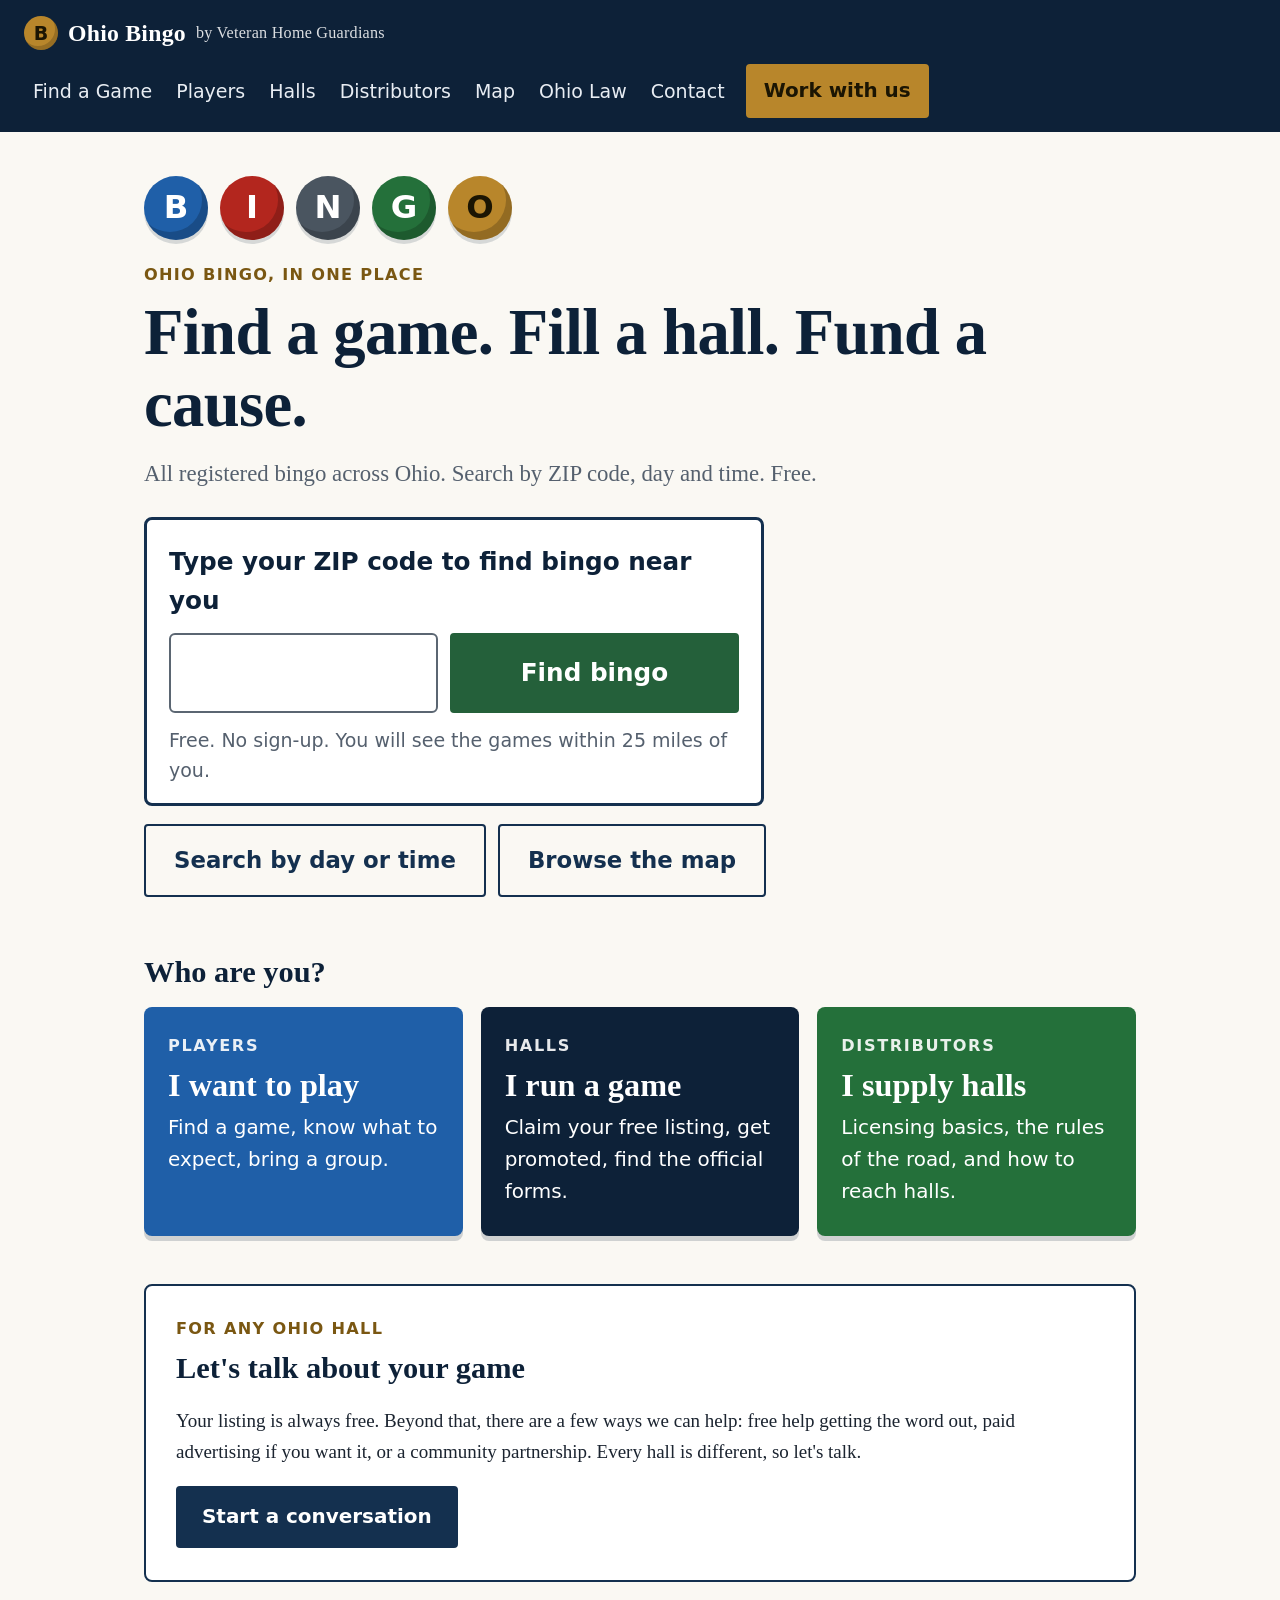
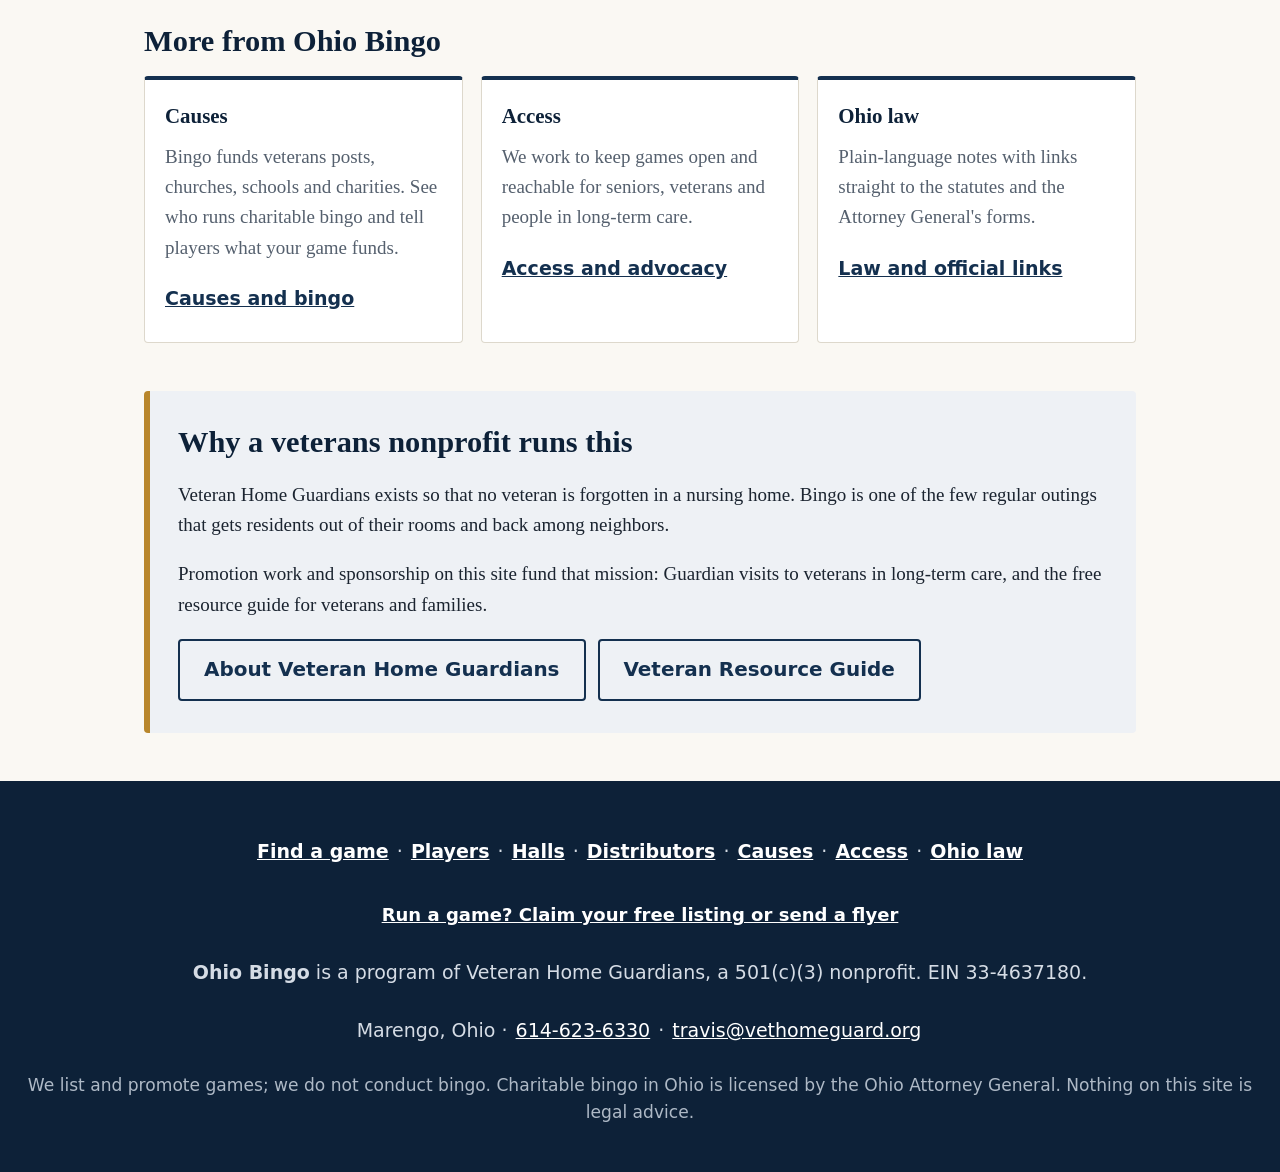
==== index.html @ 95522de4 "Copy of the live site from Wix, November 20, 2026 Every file the Wix headless site stores, byte for " ====
<!doctype html>
<html lang="en">
<head>
<meta charset="utf-8">
<meta name="viewport" content="width=device-width, initial-scale=1">
<title>Ohio Bingo | Find a game. Fill a hall. Fund a cause.</title>
<meta name="description" content="Free: find Ohio bingo games by ZIP code, day and time. Free listings and promotion help for halls. Resources for players, halls and distributors.">
<meta property="og:type" content="website">
<meta property="og:site_name" content="Ohio Bingo">
<meta property="og:title" content="Ohio Bingo: find a game near you">
<meta property="og:description" content="Free: find Ohio bingo games by ZIP code, day and time. Free listings and promotion help for halls. Resources for players, halls and distributors.">
<link rel="canonical" href="https://www.ohiobingo.org/">
<link rel="stylesheet" href="/site.css?v=6">
<script src="/count.js" async></script></head>
<body>
<a class="skip" href="#main">Skip to content</a>
<header class="top">
  <a class="brand" href="/"><span class="brandball" aria-hidden="true">B</span>Ohio Bingo <span class="by">by Veteran Home Guardians</span></a>
  <nav aria-label="Main">
    <a href="https://www.findbingo.org/ohio/">Find a Game</a>
    <a href="/players.html">Players</a>
    <a href="/halls.html">Halls</a>
    <a href="/distributors.html">Distributors</a>
    <a href="/map.html">Map</a>
    <a href="/law.html">Ohio Law</a>
    <a href="/contact.html">Contact</a>
    <a class="btn small" href="/visit.html">Work with us</a>
  </nav>
</header>
<main id="main">
<section class="hero big">
  <div class="balls" aria-hidden="true"><span class="ball b">B</span><span class="ball i">I</span><span class="ball n">N</span><span class="ball g">G</span><span class="ball o">O</span></div>
  <p class="eyebrow">Ohio bingo, in one place</p>
  <h1>Find a game. Fill a hall. Fund a cause.</h1>
  <p class="lead">All registered bingo across Ohio. Search by ZIP code, day and time. Free.</p>
  <form class="zipfind" action="https://www.findbingo.org/ohio/" method="get">
    <label for="zip">Type your ZIP code to find bingo near you</label>
    <div class="ziprow">
      <input id="zip" name="zip" type="text" inputmode="numeric" autocomplete="postal-code" maxlength="5" pattern="[0-9]{5}" required title="Your 5-digit ZIP code">
      <input type="hidden" name="radius" value="25">
      <button class="btn" type="submit">Find bingo</button>
    </div>
    <p class="help">Free. No sign-up. You will see the games within 25 miles of you.</p>
  </form>
  <p class="actions">
    <a class="btn ghost xl" href="https://www.findbingo.org/ohio/">Search by day or time</a>
    <a class="btn ghost xl" href="/map.html">Browse the map</a>
  </p>
</section>

<section>
  <h2>Who are you?</h2>
  <div class="doors">
    <a class="door players" href="/players.html"><span class="tag">Players</span><strong>I want to play</strong><span>Find a game, know what to expect, bring a group.</span></a>
    <a class="door halls" href="/halls.html"><span class="tag">Halls</span><strong>I run a game</strong><span>Claim your free listing, get promoted, find the official forms.</span></a>
    <a class="door dist" href="/distributors.html"><span class="tag">Distributors</span><strong>I supply halls</strong><span>Licensing basics, the rules of the road, and how to reach halls.</span></a>
  </div>
</section>

<section class="offer">
  <div>
    <p class="eyebrow">For any Ohio hall</p>
    <h2>Let's talk about your game</h2>
    <p>Your listing is always free. Beyond that, there are a few ways we can help: free help getting the word out, paid advertising if you want it, or a community partnership. Every hall is different, so let's talk.</p>
    <p class="actions"><a class="btn" href="/visit.html">Start a conversation</a></p>
  </div>
</section>

<section>
  <h2>More from Ohio Bingo</h2>
  <div class="cards">
    <article class="card"><h3>Causes</h3><p>Bingo funds veterans posts, churches, schools and charities. See who runs charitable bingo and tell players what your game funds.</p><a href="/causes.html">Causes and bingo</a></article>
    <article class="card"><h3>Access</h3><p>We work to keep games open and reachable for seniors, veterans and people in long-term care.</p><a href="/advocacy.html">Access and advocacy</a></article>
    <article class="card"><h3>Ohio law</h3><p>Plain-language notes with links straight to the statutes and the Attorney General's forms.</p><a href="/law.html">Law and official links</a></article>
  </div>
</section>

<section class="goal">
  <h2>Why a veterans nonprofit runs this</h2>
  <p>Veteran Home Guardians exists so that no veteran is forgotten in a nursing home. Bingo is one of the few regular outings that gets residents out of their rooms and back among neighbors.</p>
  <p>Promotion work and sponsorship on this site fund that mission: Guardian visits to veterans in long-term care, and the free resource guide for veterans and families.</p>
  <p class="actions">
    <a class="btn ghost" href="https://www.vethomeguard.org/">About Veteran Home Guardians</a>
    <a class="btn ghost" href="https://guide.vethomeguard.org/">Veteran Resource Guide</a>
  </p>
</section></main>
<footer>
  <p class="footnav"><a href="https://www.findbingo.org/ohio/">Find a game</a> · <a href="/players.html">Players</a> · <a href="/halls.html">Halls</a> · <a href="/distributors.html">Distributors</a> · <a href="/causes.html">Causes</a> · <a href="/advocacy.html">Access</a> · <a href="/law.html">Ohio law</a></p>
  <p><a href="/claim.html">Run a game? Claim your free listing or send a flyer</a></p>
  <p><strong>Ohio Bingo</strong> is a program of Veteran Home Guardians, a 501(c)(3) nonprofit. EIN 33-4637180.</p>
  <p>Marengo, Ohio · <a href="tel:6146236330">614-623-6330</a> · <a href="mailto:travis@vethomeguard.org">travis@vethomeguard.org</a></p>
  <p class="fine">We list and promote games; we do not conduct bingo. Charitable bingo in Ohio is licensed by the Ohio Attorney General. Nothing on this site is legal advice.</p>
</footer>
<script src="/site.js"></script>
</body>
</html>
---- site.css ----
:root {
  --ink: #1b2430;
  --muted: #55606e;
  --navy: #14304f;
  --navy-deep: #0d2138;
  --gold: #b8862b;
  --paper: #faf8f3;
  --card: #ffffff;
  --line: #ddd8cc;
  --red: #8f1d1d;
}
* { box-sizing: border-box; }
html { font-size: 18px; }
body {
  margin: 0;
  font-family: Georgia, "Times New Roman", serif;
  color: var(--ink);
  background: var(--paper);
  line-height: 1.6;
}
a { color: var(--navy); }
a:focus-visible, button:focus-visible, input:focus-visible, select:focus-visible, textarea:focus-visible {
  outline: 3px solid var(--gold);
  outline-offset: 2px;
}
.skip { position: absolute; left: -999px; }
.skip:focus { left: 8px; top: 8px; background: #fff; padding: 8px; z-index: 10; }
.crisis {
  background: var(--red);
  color: #fff;
  text-align: center;
  padding: 8px 16px;
  font-family: system-ui, -apple-system, "Segoe UI", sans-serif;
  font-size: 0.85rem;
}
.crisis a { color: #fff; font-weight: 700; }
.top {
  background: var(--navy-deep);
  color: #fff;
  padding: 14px 24px;
  display: flex;
  flex-wrap: wrap;
  gap: 12px 24px;
  align-items: center;
  justify-content: space-between;
}
.brand { color: #fff; text-decoration: none; font-size: 1.25rem; font-weight: 700; letter-spacing: 0.01em; }
nav { display: flex; flex-wrap: wrap; gap: 6px 18px; align-items: center; font-family: system-ui, -apple-system, "Segoe UI", sans-serif; font-size: 0.9rem; }
nav a { color: #e8edf3; text-decoration: none; padding: 4px 0; }
nav a:hover, nav a[aria-current="page"] { color: #fff; border-bottom: 2px solid var(--gold); }
main { max-width: 1040px; margin: 0 auto; padding: 0 24px 48px; }
section { padding: 40px 0 8px; }
.hero { padding-top: 56px; max-width: 760px; }
.eyebrow { font-family: system-ui, -apple-system, "Segoe UI", sans-serif; text-transform: uppercase; letter-spacing: 0.08em; font-size: 0.75rem; color: var(--gold); font-weight: 700; margin: 0 0 8px; }
h1 { font-size: 2.6rem; line-height: 1.12; margin: 0 0 16px; color: var(--navy-deep); }
h2 { font-size: 1.6rem; line-height: 1.25; margin: 0 0 16px; color: var(--navy-deep); }
h3 { font-size: 1.1rem; margin: 0 0 8px; color: var(--navy-deep); }
.lead { font-size: 1.2rem; color: var(--muted); margin: 0 0 24px; }
.actions { display: flex; flex-wrap: wrap; gap: 12px; margin: 0 0 8px; }
.btn {
  display: inline-block;
  background: var(--navy);
  color: #fff;
  text-decoration: none;
  border: 2px solid var(--navy);
  padding: 12px 22px;
  border-radius: 4px;
  font-family: system-ui, -apple-system, "Segoe UI", sans-serif;
  font-weight: 600;
  font-size: 0.95rem;
  cursor: pointer;
}
.btn:hover { background: var(--navy-deep); }
.btn.ghost { background: transparent; color: var(--navy); }
.btn.ghost:hover { background: #e9eef4; }
.btn.small { padding: 6px 14px; background: var(--gold); border-color: var(--gold); color: #1b1503; }
nav a.btn.small:hover { border-bottom: 2px solid var(--gold); color: #1b1503; }
.cards { display: grid; grid-template-columns: repeat(auto-fit, minmax(260px, 1fr)); gap: 18px; }
.cards.two { grid-template-columns: repeat(auto-fit, minmax(300px, 1fr)); }
.card { background: var(--card); border: 1px solid var(--line); border-top: 4px solid var(--navy); border-radius: 4px; padding: 20px; }
.card p { margin: 0 0 12px; color: var(--muted); font-size: 0.95rem; }
.card a { font-family: system-ui, -apple-system, "Segoe UI", sans-serif; font-weight: 600; font-size: 0.9rem; }
.goal { background: #eef1f5; border-left: 6px solid var(--gold); padding: 32px 28px 24px; margin-top: 40px; border-radius: 4px; }
.goal ul { padding-left: 20px; }
.goal li { margin-bottom: 10px; }
.notice { background: #fff8e6; border: 1px solid #e6cf8f; border-radius: 4px; padding: 14px 18px; margin-bottom: 24px; }
.notice p { margin: 0; }
.cols { columns: 2; padding-left: 20px; }
.fine { font-size: 0.8rem; color: var(--muted); font-family: system-ui, -apple-system, "Segoe UI", sans-serif; }
form.mail { display: grid; gap: 14px; max-width: 620px; margin-top: 16px; }
form.mail label { display: grid; gap: 4px; font-family: system-ui, -apple-system, "Segoe UI", sans-serif; font-size: 0.9rem; font-weight: 600; }
form.mail input, form.mail select, form.mail textarea { font: inherit; font-weight: 400; padding: 10px; border: 1px solid #9aa3ad; border-radius: 4px; background: #fff; width: 100%; }
form.mail label.check { display: flex; gap: 8px; align-items: flex-start; font-weight: 400; }
form.mail label.check input { width: auto; margin-top: 5px; }
form.mail .btn { justify-self: start; }
footer { background: var(--navy-deep); color: #d5dce5; padding: 28px 24px; font-family: system-ui, -apple-system, "Segoe UI", sans-serif; font-size: 0.85rem; text-align: center; }
footer a { color: #fff; }
footer .fine { color: #aeb9c6; }
@media (max-width: 640px) {
  html { font-size: 16px; }
  h1 { font-size: 2rem; }
  .cols { columns: 1; }
  .top { flex-direction: column; align-items: flex-start; }
}
.statband { display: grid; grid-template-columns: repeat(auto-fit, minmax(150px, 1fr)); gap: 12px; margin: 20px 0 0; }
.statband[hidden] { display: none; }
.statband div { background: #fff; border: 1px solid var(--line); border-left: 4px solid var(--gold); border-radius: 4px; padding: 14px 16px; }
.statband strong { display: block; font-size: 1.9rem; color: var(--navy-deep); line-height: 1.1; }
.statband span { font-family: system-ui, -apple-system, "Segoe UI", sans-serif; font-size: 0.78rem; color: var(--muted); }
footer p a[href="/claim.html"] { font-weight: 700; font-size: 0.95rem; }
@media print { .top, footer, .noprint, .skip { display: none !important; } }

/* v4: audience doors, bingo balls, offer band */
.brand { display: inline-flex; align-items: center; gap: 10px; }
.brand .by { font-weight: 400; font-size: 0.8rem; opacity: 0.85; }
.brandball { display: inline-flex; align-items: center; justify-content: center; width: 34px; height: 34px; border-radius: 50%; background: var(--gold); color: #1b1503; font-family: system-ui, -apple-system, "Segoe UI", sans-serif; font-weight: 800; font-size: 1rem; box-shadow: inset -3px -4px 0 rgba(0,0,0,0.18); }
.top { position: sticky; top: 0; z-index: 5; }
.hero.big { max-width: 880px; padding-top: 44px; }
.hero.big h1 { font-size: 3.4rem; letter-spacing: -0.01em; }
.balls { display: flex; gap: 12px; margin: 0 0 22px; }
.ball { display: inline-flex; align-items: center; justify-content: center; width: 64px; height: 64px; border-radius: 50%; color: #fff; font-family: system-ui, -apple-system, "Segoe UI", sans-serif; font-weight: 800; font-size: 1.7rem; box-shadow: inset -6px -8px 0 rgba(0,0,0,0.2), 0 4px 0 rgba(13,33,56,0.15); animation: drop 0.6s cubic-bezier(.2,.9,.3,1.3) both; }
.ball.b { background: #1f5fa8; } .ball.i { background: #b3261e; animation-delay: .08s; } .ball.n { background: #4a5560; animation-delay: .16s; } .ball.g { background: #24703a; animation-delay: .24s; } .ball.o { background: #b8862b; color: #1b1503; animation-delay: .32s; }
@keyframes drop { from { transform: translateY(-40px); opacity: 0; } to { transform: none; opacity: 1; } }
@media (prefers-reduced-motion: reduce) { .ball { animation: none; } }
.btn.xl { font-size: 1.1rem; padding: 16px 28px; }
.doors { display: grid; grid-template-columns: repeat(auto-fit, minmax(240px, 1fr)); gap: 18px; }
.door { display: flex; flex-direction: column; gap: 8px; padding: 26px 24px 28px; border-radius: 8px; text-decoration: none; color: #fff; min-height: 190px; box-shadow: 0 5px 0 rgba(13,33,56,0.18); transition: transform .12s ease; }
.door:hover, .door:focus-visible { transform: translateY(-3px); }
.door strong { font-size: 1.7rem; line-height: 1.15; }
.door span { font-family: system-ui, -apple-system, "Segoe UI", sans-serif; font-size: 0.98rem; }
.door .tag { text-transform: uppercase; letter-spacing: 0.1em; font-size: 0.75rem; font-weight: 700; opacity: 0.9; }
.door.players { background: #1f5fa8; } .door.halls { background: #0d2138; } .door.dist { background: #24703a; }
.offer { display: flex; flex-wrap: wrap; gap: 28px; align-items: center; justify-content: space-between; background: #fff; border: 2px solid var(--navy); border-radius: 8px; padding: 30px 30px 24px; margin-top: 40px; }
.offer > div:first-child { flex: 1 1 320px; }
.price { flex: none; width: 170px; height: 170px; border-radius: 50%; background: var(--gold); color: #1b1503; display: flex; flex-direction: column; align-items: center; justify-content: center; font-family: system-ui, -apple-system, "Segoe UI", sans-serif; font-weight: 700; text-transform: uppercase; letter-spacing: 0.12em; font-size: 0.85rem; box-shadow: inset -10px -12px 0 rgba(0,0,0,0.15); }
.price span { font-size: 2.9rem; letter-spacing: 0; line-height: 1; }
.steps { padding-left: 0; list-style: none; counter-reset: s; display: grid; gap: 14px; max-width: 720px; }
.steps li { counter-increment: s; position: relative; padding: 2px 0 2px 60px; min-height: 46px; }
.steps li::before { content: counter(s); position: absolute; left: 0; top: 0; width: 44px; height: 44px; border-radius: 50%; background: var(--navy); color: #fff; display: flex; align-items: center; justify-content: center; font-family: system-ui, -apple-system, "Segoe UI", sans-serif; font-weight: 700; }
.checklist, .lawlist { list-style: none; padding-left: 0; display: grid; gap: 12px; max-width: 820px; }
.checklist li { position: relative; padding-left: 34px; }
.checklist li::before { content: ""; position: absolute; left: 2px; top: 0.35em; width: 18px; height: 18px; border-radius: 50%; background: var(--gold); box-shadow: inset -2px -3px 0 rgba(0,0,0,0.18); }
.lawlist li { background: #fff; border: 1px solid var(--line); border-left: 4px solid var(--navy); border-radius: 4px; padding: 12px 16px; }
.lawlist li a { font-family: system-ui, -apple-system, "Segoe UI", sans-serif; font-weight: 600; }
.lawlist li span { display: block; color: var(--muted); font-size: 0.9rem; }
.card ul { padding-left: 20px; margin: 0; color: var(--muted); font-size: 0.95rem; }
.card ul li { margin-bottom: 6px; }
.card.yes { border-top-color: #24703a; } .card.no { border-top-color: var(--red); }
.footnav a { font-weight: 600; }
form.claim { display: grid; gap: 18px; max-width: 620px; margin-top: 16px; }
form.claim .field { display: grid; gap: 6px; font-family: system-ui, -apple-system, "Segoe UI", sans-serif; }
form.claim label, form.claim legend { font-size: 1rem; font-weight: 600; padding: 0; }
form.claim input[type=text], form.claim input[type=email], form.claim input[type=tel], form.claim select, form.claim textarea { font: inherit; padding: 12px; border: 1px solid #9aa3ad; border-radius: 4px; background: #fff; width: 100%; min-height: 48px; }
form.claim textarea { min-height: 110px; }
form.claim input[type=file] { font: inherit; padding: 12px; border: 2px dashed #9aa3ad; border-radius: 4px; background: #fff; width: 100%; }
form.claim fieldset { border: 0; margin: 0; padding: 0; display: grid; gap: 8px; }
form.claim .choice { display: flex; gap: 10px; align-items: flex-start; font-weight: 400; font-size: 1rem; }
form.claim .choice input { width: 22px; height: 22px; margin-top: 3px; flex: none; }
form.claim .help { margin: 0; font-size: 0.85rem; color: var(--muted); }
form.claim .err { margin: 0; font-size: 0.9rem; color: var(--red); font-weight: 600; }
form.claim [aria-invalid="true"] { border-color: var(--red); }
form.claim .btn { justify-self: start; font-size: 1.05rem; padding: 14px 26px; }
form.claim .btn[disabled] { opacity: 0.6; cursor: wait; }
#claim-status { font-family: system-ui, -apple-system, "Segoe UI", sans-serif; }
.thanks { background: #eef6ee; border: 1px solid #9cc49c; border-left: 6px solid #2f6b2f; border-radius: 4px; padding: 20px; max-width: 620px; }
.thanks p { margin: 0 0 8px; }
@media (max-width: 640px) {
  .hero.big h1 { font-size: 2.3rem; }
  .ball { width: 50px; height: 50px; font-size: 1.3rem; }
  .top { position: static; }
  nav { gap: 4px 14px; }
  .price { width: 130px; height: 130px; } .price span { font-size: 2.2rem; }
  .btn.xl { width: 100%; text-align: center; }
}.who { display: flex; flex-wrap: wrap; gap: 22px; align-items: center; margin-top: 22px; }
.who img { width: 200px; height: 246px; object-fit: cover; border-radius: 8px; border: 3px solid var(--navy); flex: none; }
.who > div { flex: 1 1 260px; }
.who p { margin: 0 0 8px; }

/* v6: easier reading and tapping for older players */
html { font-size: 19px; }
.eyebrow { color: #7a5712; font-size: 0.85rem; }
nav { font-size: 1rem; gap: 4px 6px; }
nav a { padding: 11px 9px; }
nav a.btn.small { padding: 9px 16px; margin-left: 6px; }
.brand .by { font-size: 0.85rem; }
.btn { font-size: 1.05rem; padding: 13px 24px; }
.btn.xl { font-size: 1.2rem; }
.card p, .card ul, .lawlist li span { font-size: 1rem; }
.card a, .lawlist li a { font-size: 1rem; display: inline-block; padding: 8px 0; }
.door span { font-size: 1.05rem; }
.door .tag { font-size: 0.85rem; }
.fine { font-size: 0.9rem; }
footer { font-size: 1rem; }
footer a { display: inline-block; padding: 8px 2px; }
form.claim .help { font-size: 0.95rem; }
form.mail label { font-size: 1rem; }
.zipfind { background: #fff; border: 3px solid var(--navy); border-radius: 8px; padding: 22px 22px 18px; margin: 0 0 18px; max-width: 620px; font-family: system-ui, -apple-system, "Segoe UI", sans-serif; }
.zipfind label { display: block; font-size: 1.3rem; font-weight: 700; color: var(--navy-deep); margin: 0 0 12px; }
.ziprow { display: flex; flex-wrap: wrap; gap: 12px; }
.zipfind input[type=text] { flex: 1 1 170px; min-width: 0; font: inherit; font-size: 1.7rem; letter-spacing: 0.08em; padding: 12px 16px; min-height: 66px; border: 2px solid #5b6672; border-radius: 6px; background: #fff; color: var(--ink); }
.zipfind .btn { flex: 1 1 190px; min-height: 66px; font-size: 1.3rem; background: #24603a; border-color: #24603a; }
.zipfind .btn:hover { background: #1a4a2c; }
.zipfind .help { margin: 12px 0 0; font-size: 1rem; color: var(--muted); }
@media (max-width: 640px) {
  html { font-size: 18px; }
  nav a { padding: 10px 8px; }
  .zipfind { padding: 18px 16px 14px; }
  .brand { white-space: nowrap; }
  .brand .by { font-size: 0.72rem; }
  .balls { display: none; }
  .hero.big { padding-top: 26px; }
  .top { padding: 12px 16px; gap: 6px 24px; }
}
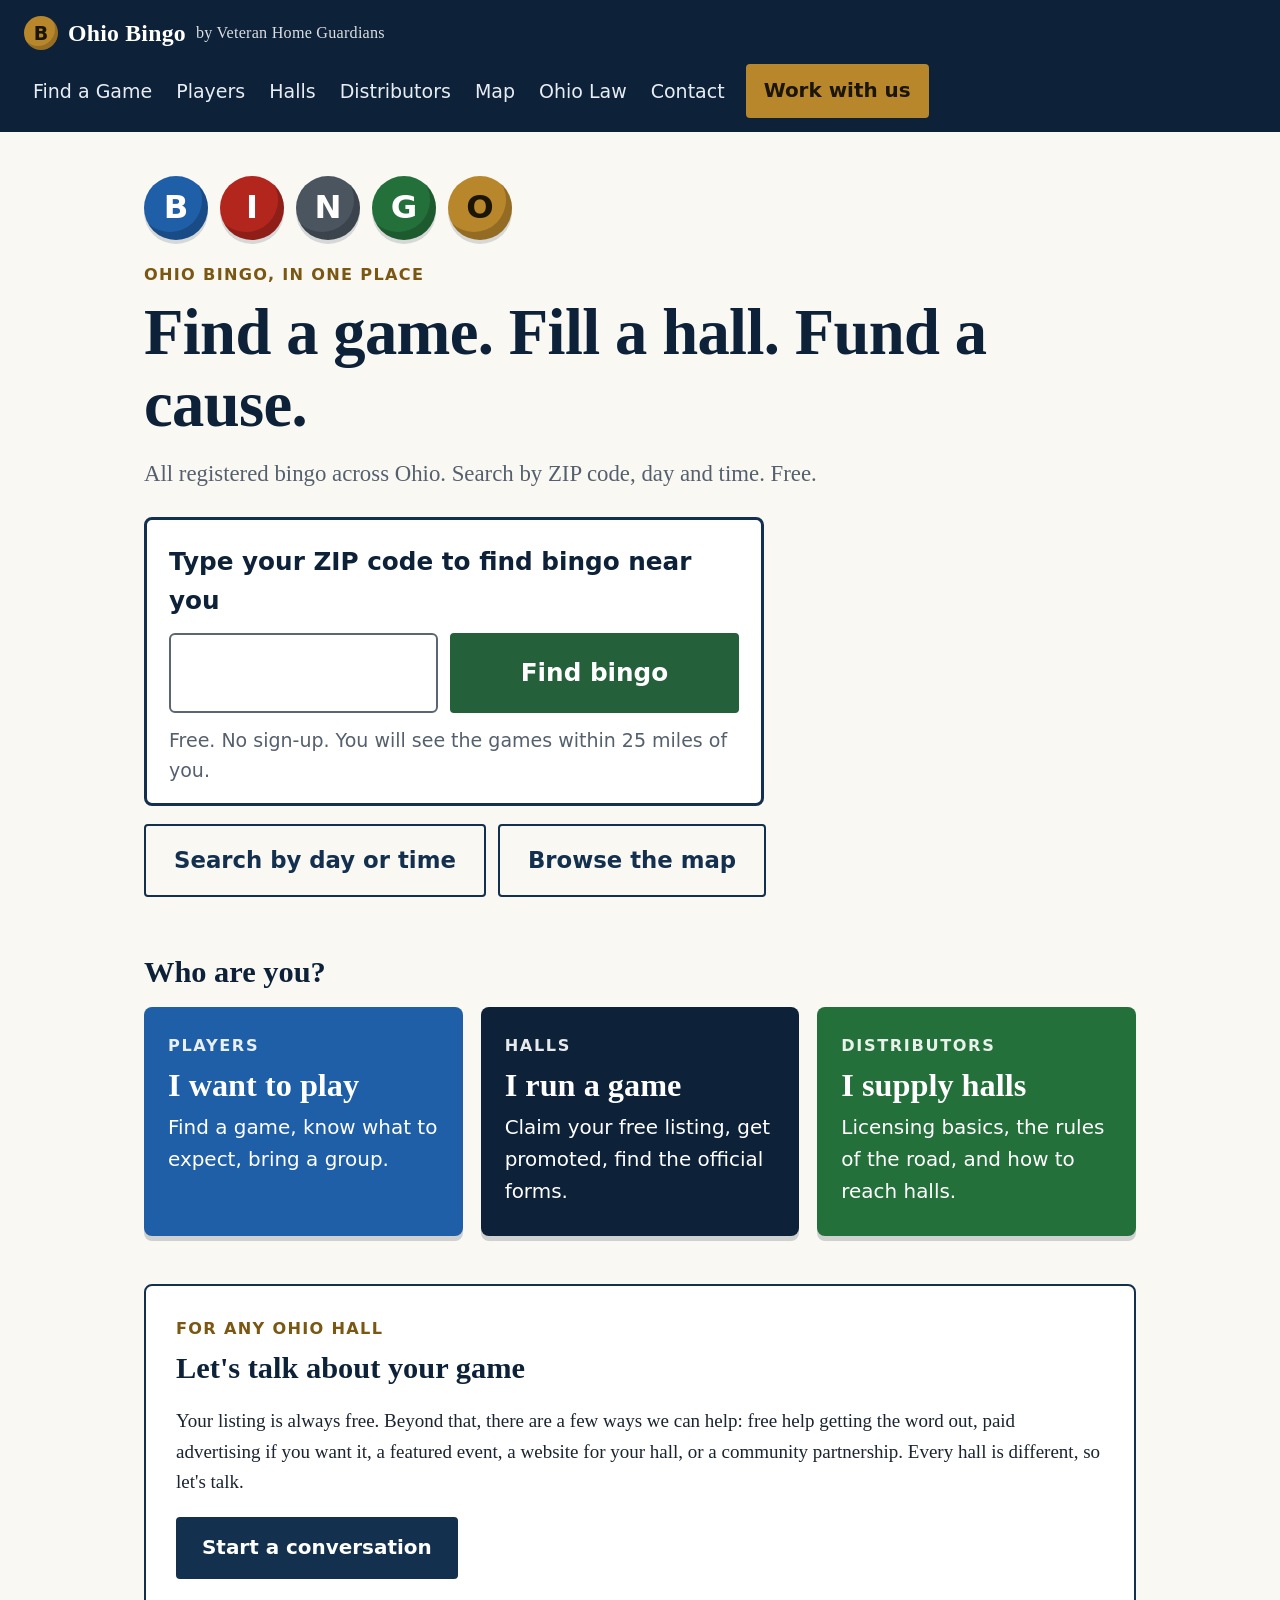
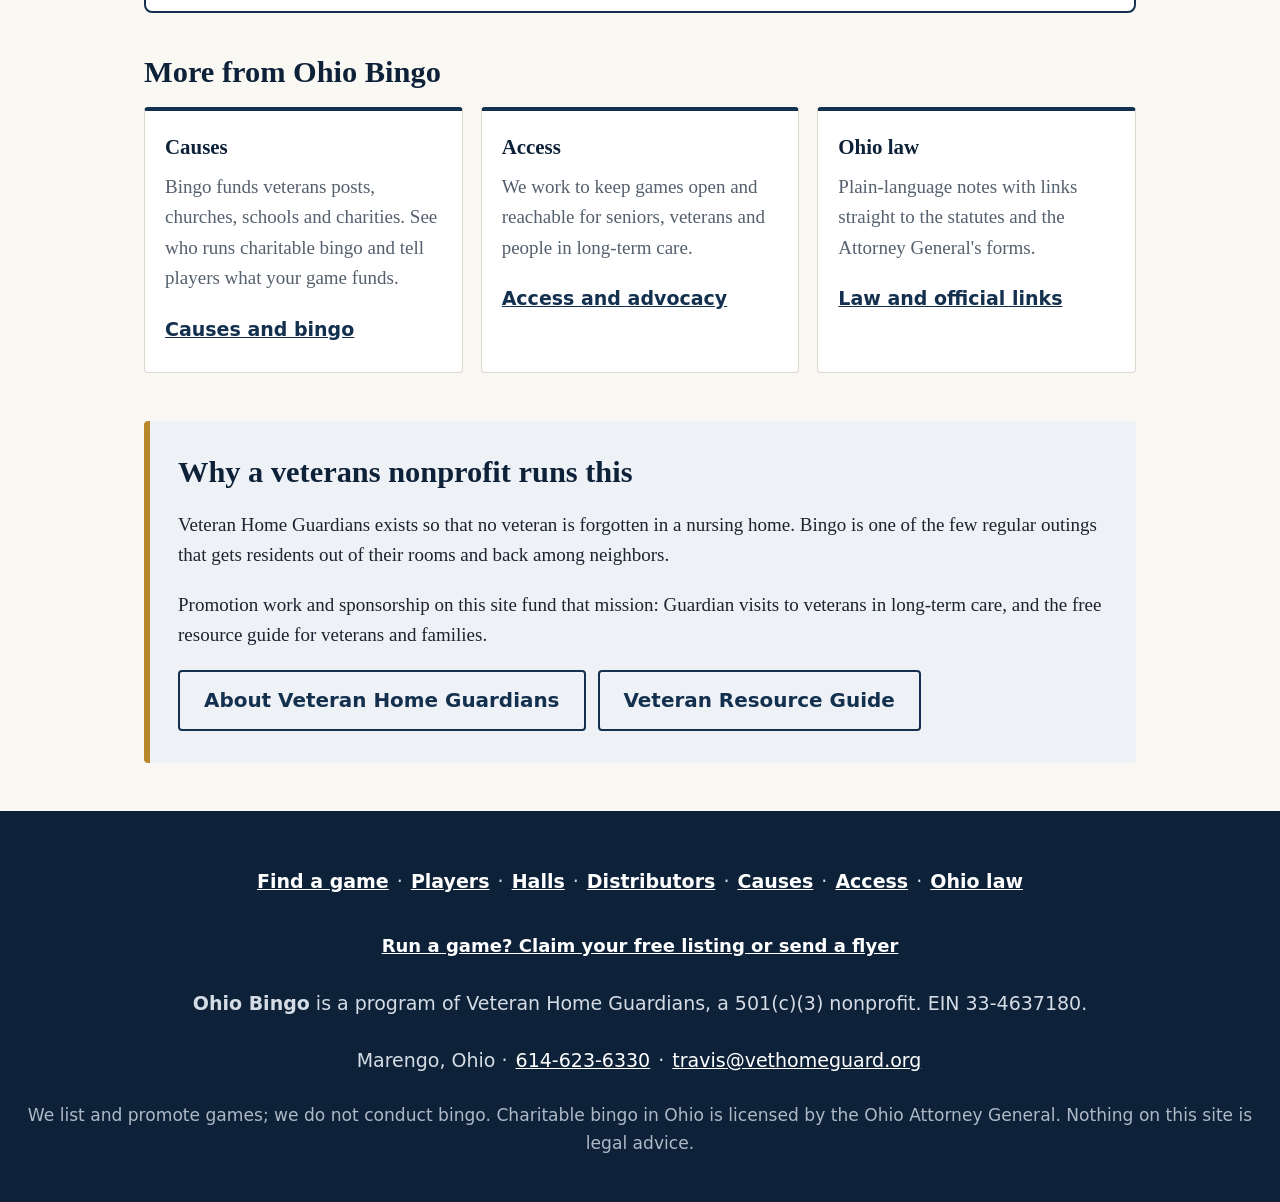
==== commit 364b6371: "Hall options and partnership terms; share picture and tags; a page list Wix does not replace - visit" ====
--- a/index.html
+++ b/index.html
@@ -11,7 +11,13 @@
 <meta property="og:description" content="Free: find Ohio bingo games by ZIP code, day and time. Free listings and promotion help for halls. Resources for players, halls and distributors.">
 <link rel="canonical" href="https://www.ohiobingo.org/">
 <link rel="stylesheet" href="/site.css?v=6">
-<script src="/count.js" async></script></head>
+<script src="/count.js" async></script><meta property="og:url" content="https://www.ohiobingo.org/">
+<meta property="og:image" content="https://www.ohiobingo.org/assets/share.png">
+<meta property="og:image:width" content="1200">
+<meta property="og:image:height" content="630">
+<meta property="og:image:alt" content="Ohio Bingo: Find a game. Fill a hall. Fund a cause. ohiobingo.org">
+<meta name="twitter:card" content="summary_large_image">
+</head>
 <body>
 <a class="skip" href="#main">Skip to content</a>
 <header class="top">
@@ -61,7 +67,7 @@
   <div>
     <p class="eyebrow">For any Ohio hall</p>
     <h2>Let's talk about your game</h2>
-    <p>Your listing is always free. Beyond that, there are a few ways we can help: free help getting the word out, paid advertising if you want it, or a community partnership. Every hall is different, so let's talk.</p>
+    <p>Your listing is always free. Beyond that, there are a few ways we can help: free help getting the word out, paid advertising if you want it, a featured event, a website for your hall, or a community partnership. Every hall is different, so let's talk.</p>
     <p class="actions"><a class="btn" href="/visit.html">Start a conversation</a></p>
   </div>
 </section>
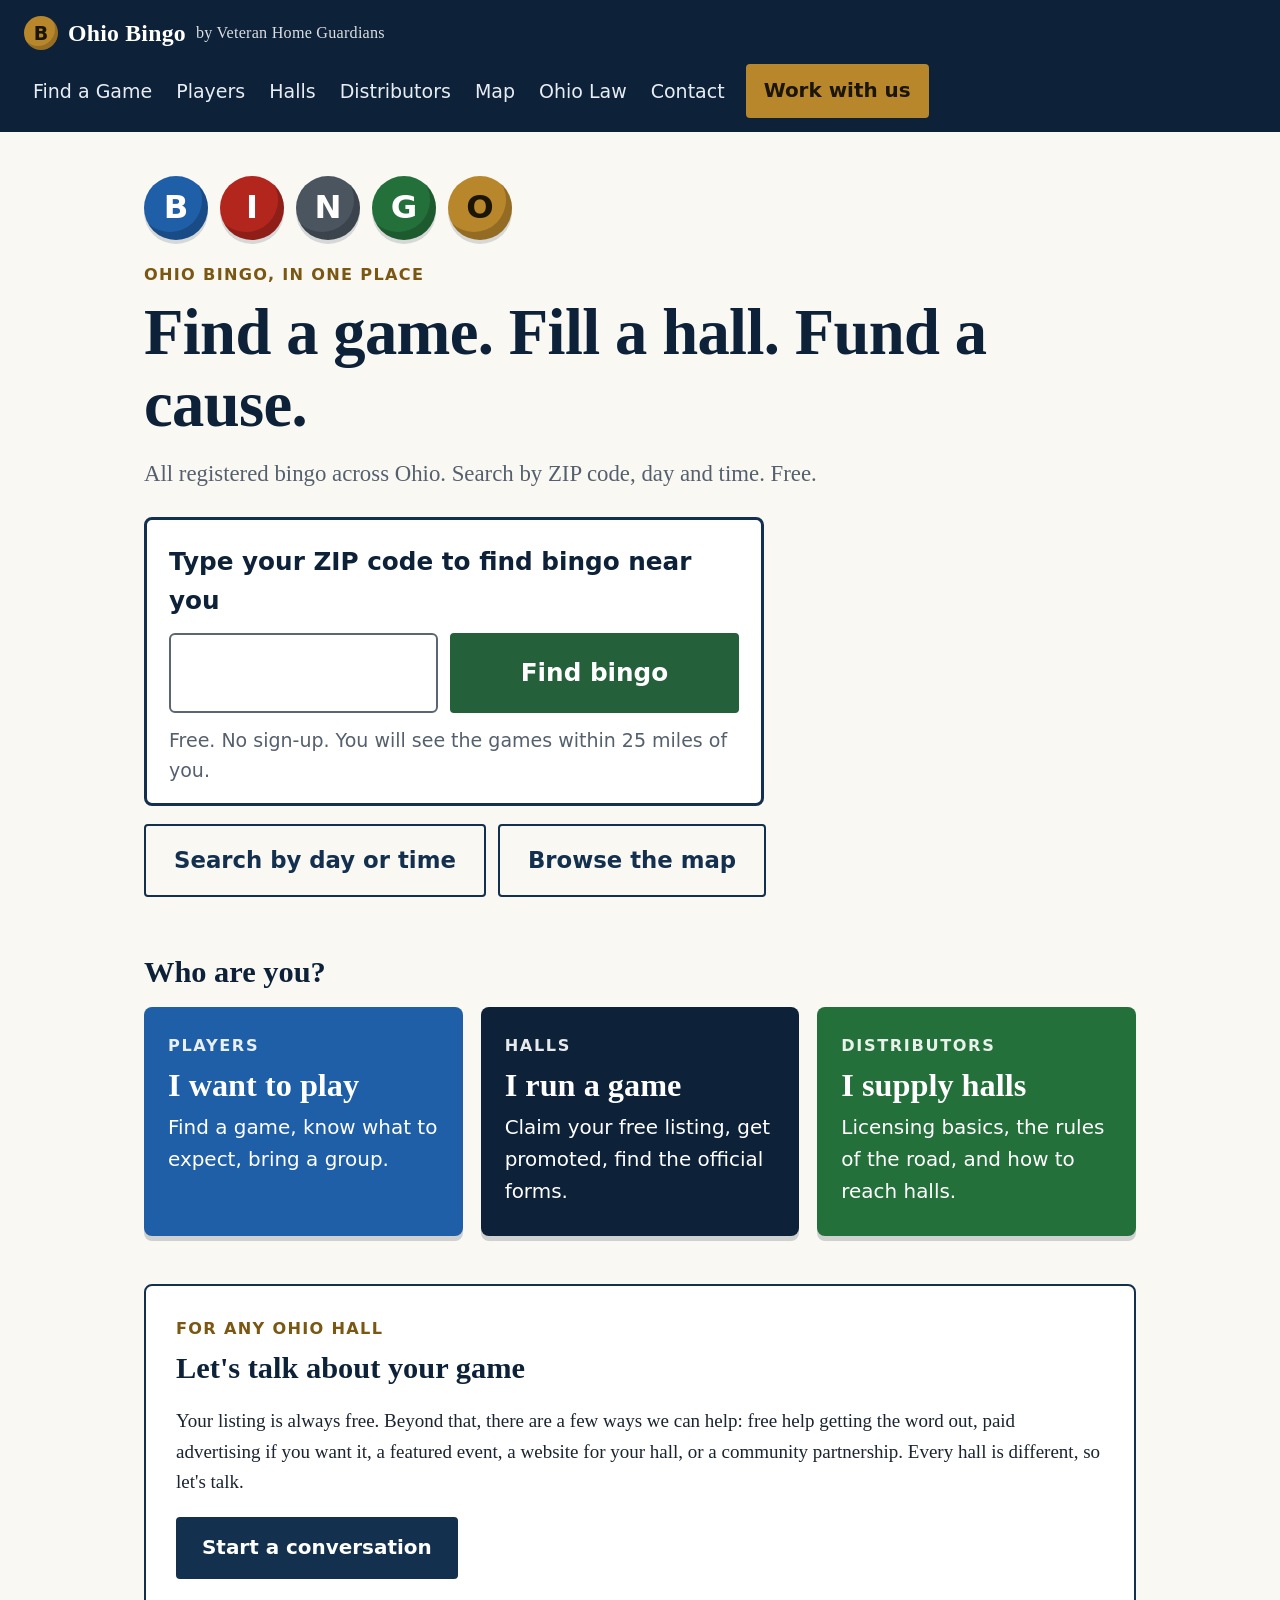
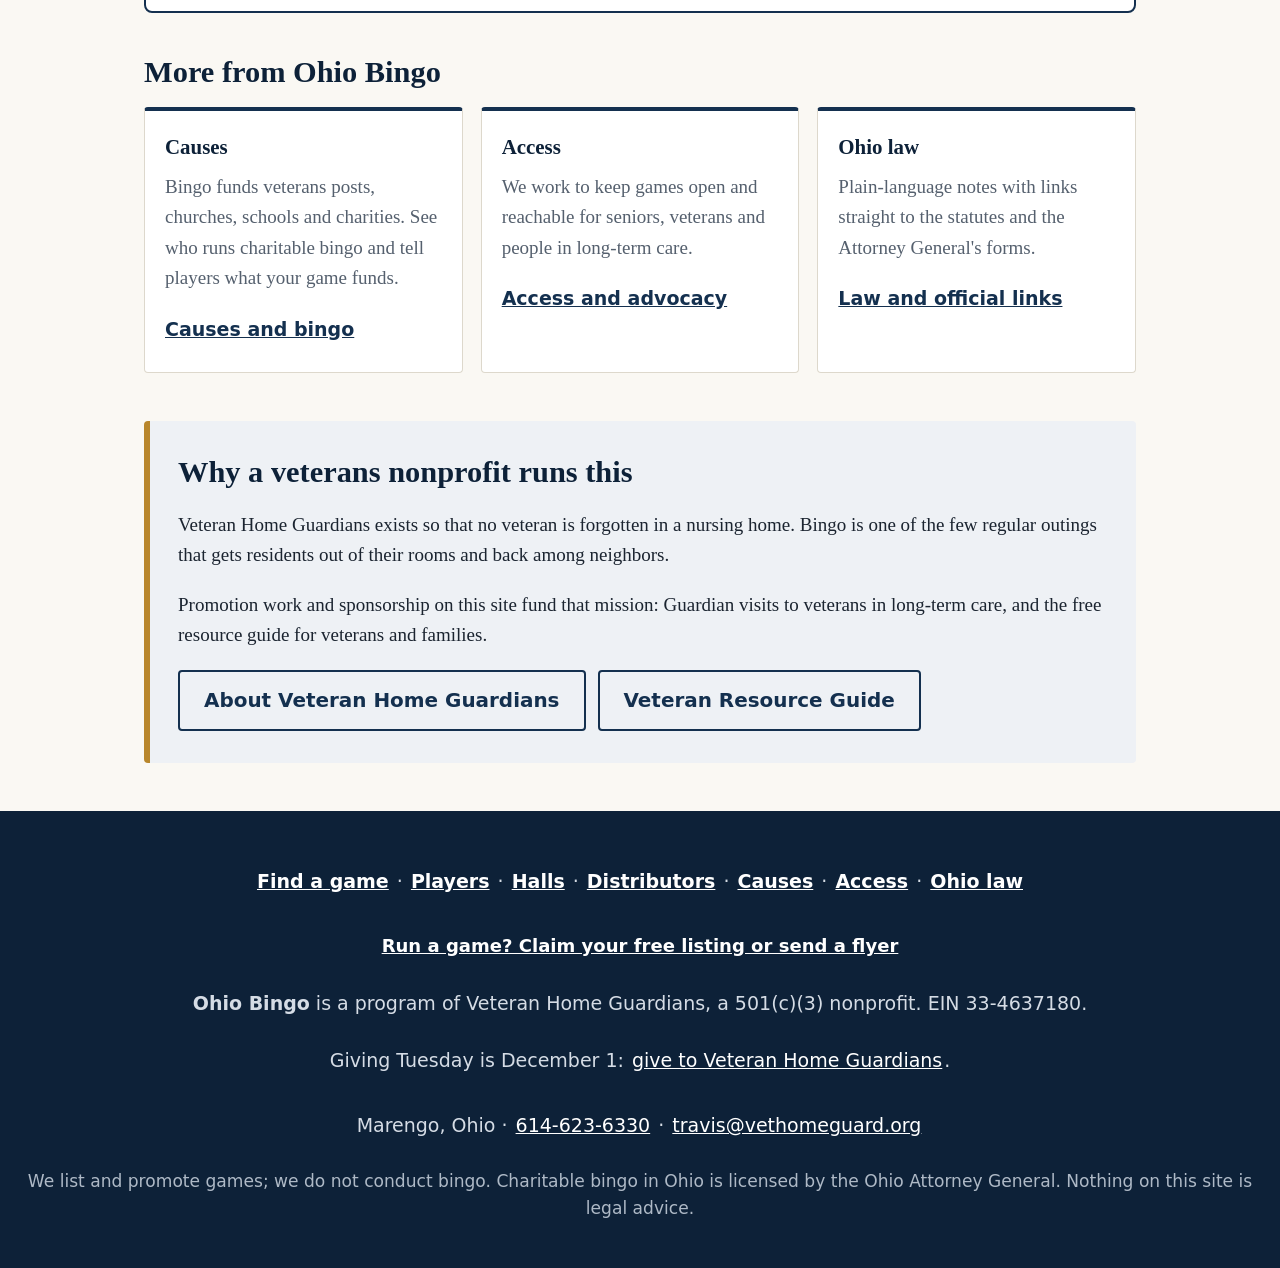
==== commit 24d0b3b6: "Footer: link VHG's Giving Tuesday campaign on every page Adds one line under "Ohio Bingo is a progra" ====
--- a/index.html
+++ b/index.html
@@ -12,7 +12,7 @@
 <link rel="canonical" href="https://www.ohiobingo.org/">
 <link rel="stylesheet" href="/site.css?v=6">
 <script src="/count.js" async></script><meta property="og:url" content="https://www.ohiobingo.org/">
-<meta property="og:image" content="https://www.ohiobingo.org/assets/share.png">
+<meta property="og:image" content="https://raw.githubusercontent.com/travisvought-byte/ohiobingo/main/assets/share.png">
 <meta property="og:image:width" content="1200">
 <meta property="og:image:height" content="630">
 <meta property="og:image:alt" content="Ohio Bingo: Find a game. Fill a hall. Fund a cause. ohiobingo.org">
@@ -94,6 +94,7 @@
   <p class="footnav"><a href="https://www.findbingo.org/ohio/">Find a game</a> · <a href="/players.html">Players</a> · <a href="/halls.html">Halls</a> · <a href="/distributors.html">Distributors</a> · <a href="/causes.html">Causes</a> · <a href="/advocacy.html">Access</a> · <a href="/law.html">Ohio law</a></p>
   <p><a href="/claim.html">Run a game? Claim your free listing or send a flyer</a></p>
   <p><strong>Ohio Bingo</strong> is a program of Veteran Home Guardians, a 501(c)(3) nonprofit. EIN 33-4637180.</p>
+  <p>Giving Tuesday is December 1: <a href="https://www.zeffy.com/en-US/donation-form/giving-tuesday-no-veteran-left-isolated">give to Veteran Home Guardians</a>.</p>
   <p>Marengo, Ohio · <a href="tel:6146236330">614-623-6330</a> · <a href="mailto:travis@vethomeguard.org">travis@vethomeguard.org</a></p>
   <p class="fine">We list and promote games; we do not conduct bingo. Charitable bingo in Ohio is licensed by the Ohio Attorney General. Nothing on this site is legal advice.</p>
 </footer>
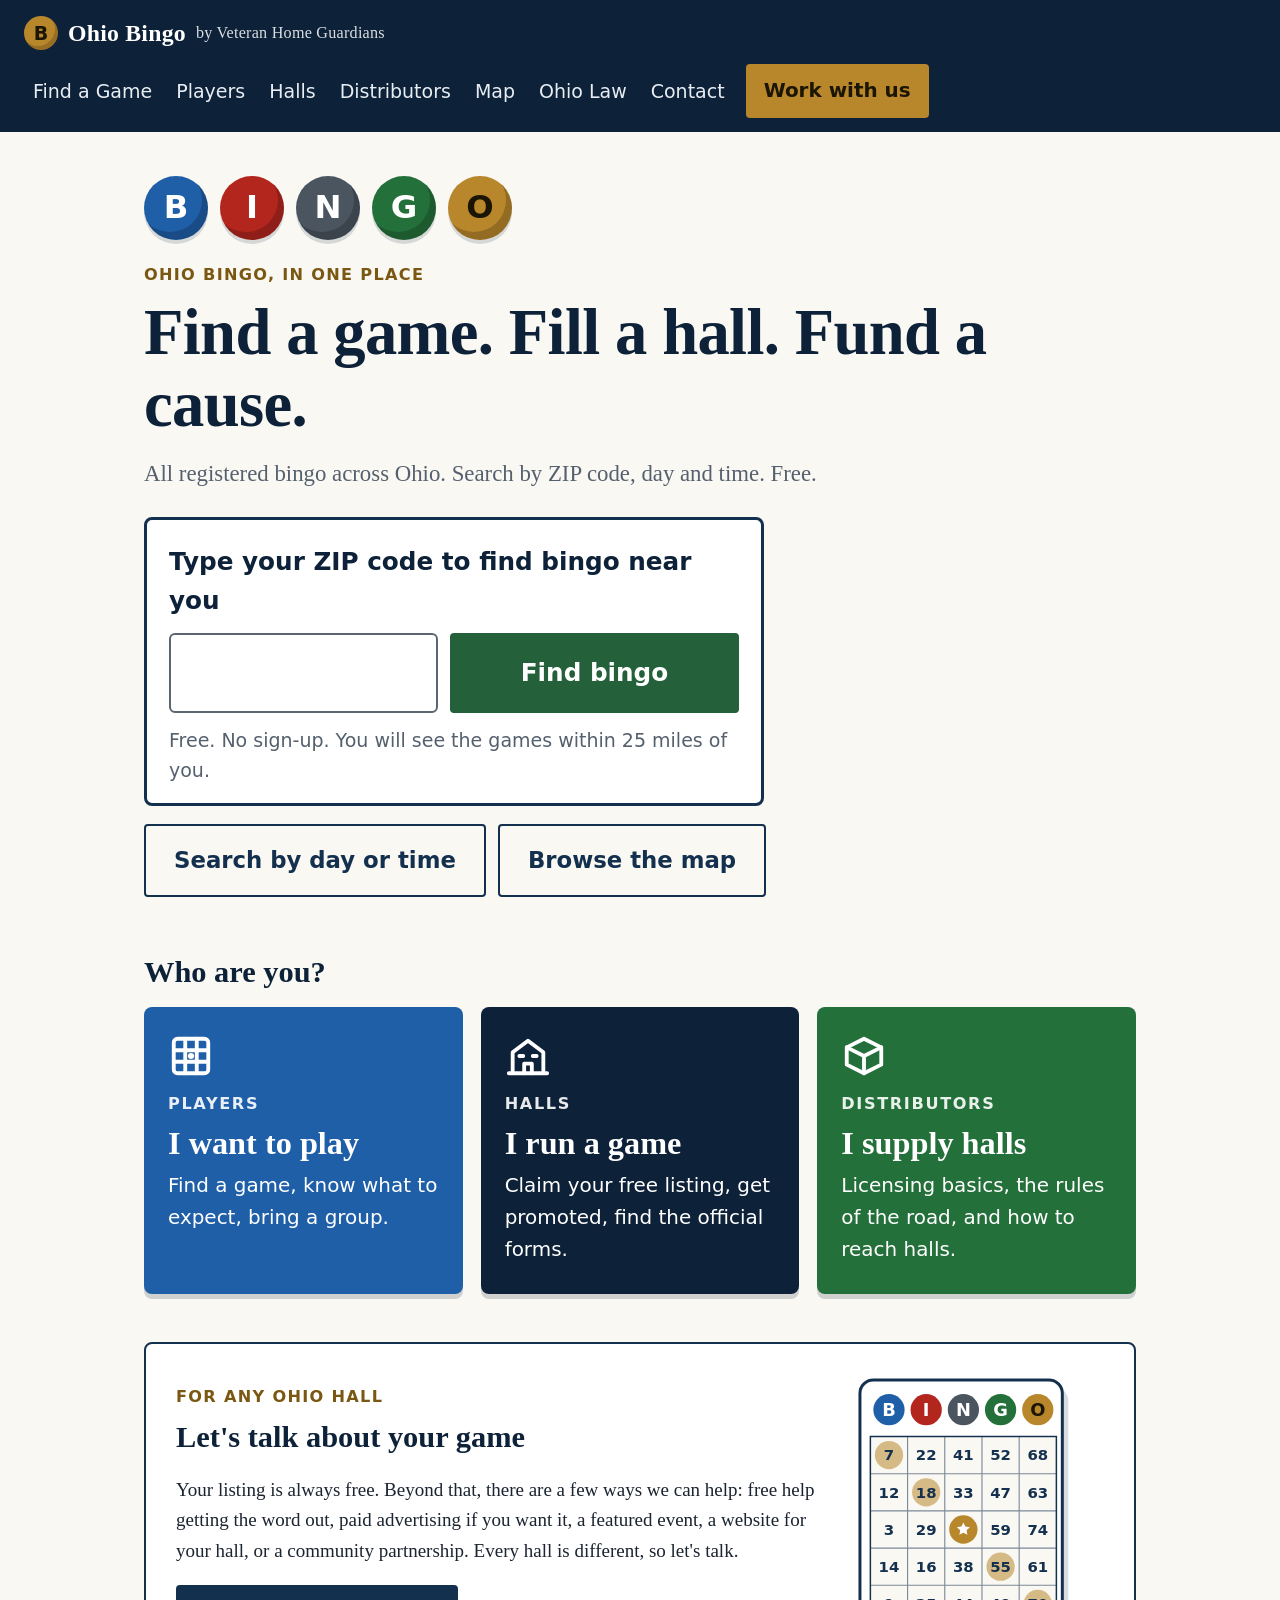
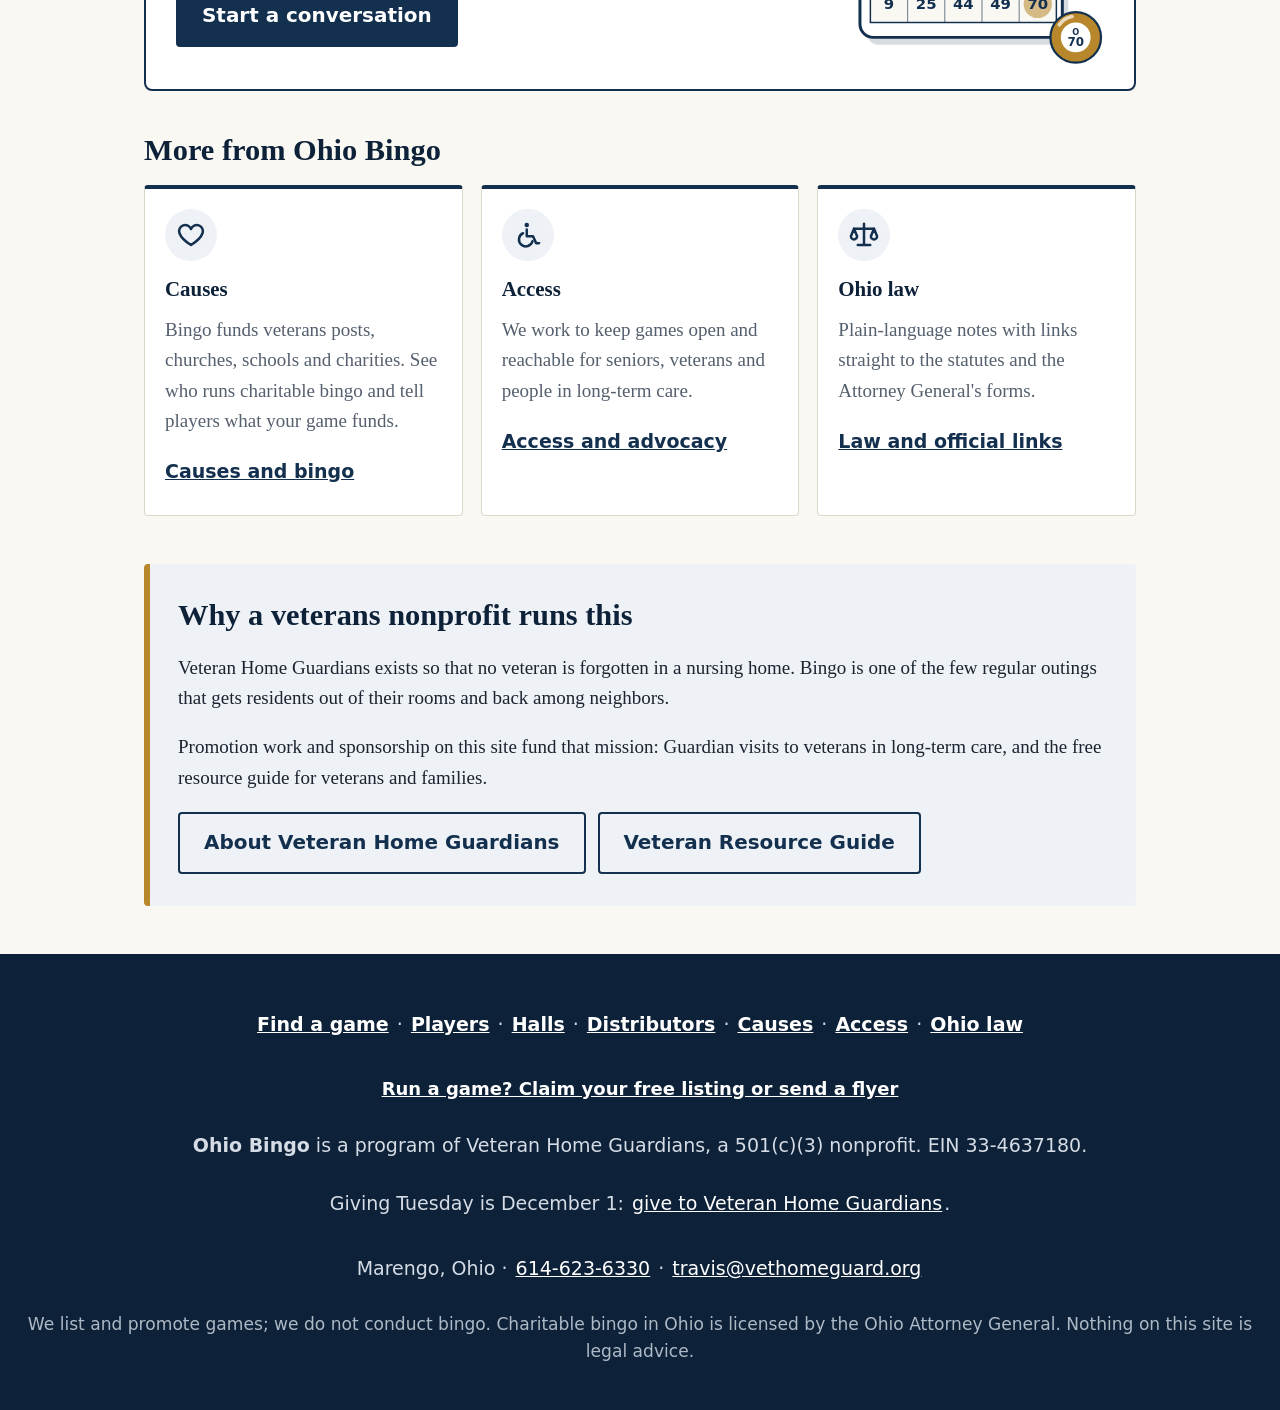
==== commit 5f8dc69b: "Add accessible visuals to every page except the map Icons on cards, doors, steps and contact rows; s" ====
--- a/index.html
+++ b/index.html
@@ -10,7 +10,7 @@
 <meta property="og:title" content="Ohio Bingo: find a game near you">
 <meta property="og:description" content="Free: find Ohio bingo games by ZIP code, day and time. Free listings and promotion help for halls. Resources for players, halls and distributors.">
 <link rel="canonical" href="https://www.ohiobingo.org/">
-<link rel="stylesheet" href="/site.css?v=6">
+<link rel="stylesheet" href="/site.css?v=7">
 <script src="/count.js" async></script><meta property="og:url" content="https://www.ohiobingo.org/">
 <meta property="og:image" content="https://raw.githubusercontent.com/travisvought-byte/ohiobingo/main/assets/share.png">
 <meta property="og:image:width" content="1200">
@@ -57,9 +57,9 @@
 <section>
   <h2>Who are you?</h2>
   <div class="doors">
-    <a class="door players" href="/players.html"><span class="tag">Players</span><strong>I want to play</strong><span>Find a game, know what to expect, bring a group.</span></a>
-    <a class="door halls" href="/halls.html"><span class="tag">Halls</span><strong>I run a game</strong><span>Claim your free listing, get promoted, find the official forms.</span></a>
-    <a class="door dist" href="/distributors.html"><span class="tag">Distributors</span><strong>I supply halls</strong><span>Licensing basics, the rules of the road, and how to reach halls.</span></a>
+    <a class="door players" href="/players.html"><svg class="doorico" viewBox="0 0 24 24" fill="none" stroke="currentColor" stroke-width="2" stroke-linecap="round" stroke-linejoin="round" aria-hidden="true" focusable="false"><rect x="3" y="3" width="18" height="18" rx="2"/><path d="M9 3v18M15 3v18M3 9h18M3 15h18"/><circle cx="12" cy="12" r="1.6" fill="currentColor" stroke="none"/></svg><span class="tag">Players</span><strong>I want to play</strong><span>Find a game, know what to expect, bring a group.</span></a>
+    <a class="door halls" href="/halls.html"><svg class="doorico" viewBox="0 0 24 24" fill="none" stroke="currentColor" stroke-width="2" stroke-linecap="round" stroke-linejoin="round" aria-hidden="true" focusable="false"><path d="M2 21h20M4 21V10l8-6 8 6v11"/><path d="M10 21v-5h4v5"/><path d="M7.5 12h2M14.5 12h2"/></svg><span class="tag">Halls</span><strong>I run a game</strong><span>Claim your free listing, get promoted, find the official forms.</span></a>
+    <a class="door dist" href="/distributors.html"><svg class="doorico" viewBox="0 0 24 24" fill="none" stroke="currentColor" stroke-width="2" stroke-linecap="round" stroke-linejoin="round" aria-hidden="true" focusable="false"><path d="M3 7.5L12 3l9 4.5v9L12 21l-9-4.5z"/><path d="M3 7.5l9 4.5 9-4.5M12 12v9"/></svg><span class="tag">Distributors</span><strong>I supply halls</strong><span>Licensing basics, the rules of the road, and how to reach halls.</span></a>
   </div>
 </section>
 
@@ -70,14 +70,15 @@
     <p>Your listing is always free. Beyond that, there are a few ways we can help: free help getting the word out, paid advertising if you want it, a featured event, a website for your hall, or a community partnership. Every hall is different, so let's talk.</p>
     <p class="actions"><a class="btn" href="/visit.html">Start a conversation</a></p>
   </div>
+  <div class="offerart"><svg class="cardart" viewBox="0 0 336 392" aria-hidden="true" focusable="false"><rect x="16" y="18" width="272" height="346" rx="18" fill="#0d2138" opacity="0.16"/><rect x="8" y="8" width="272" height="346" rx="18" fill="#fff" stroke="#14304f" stroke-width="4"/><g font-family="system-ui, -apple-system, Segoe UI, sans-serif" font-weight="800" text-anchor="middle"><circle cx="47" cy="48" r="21" fill="#1f5fa8"/><text x="47" y="56.5" font-size="24" fill="#fff">B</text><circle cx="97" cy="48" r="21" fill="#b3261e"/><text x="97" y="56.5" font-size="24" fill="#fff">I</text><circle cx="147" cy="48" r="21" fill="#4a5560"/><text x="147" y="56.5" font-size="24" fill="#fff">N</text><circle cx="197" cy="48" r="21" fill="#24703a"/><text x="197" y="56.5" font-size="24" fill="#fff">G</text><circle cx="247" cy="48" r="21" fill="#b8862b"/><text x="247" y="56.5" font-size="24" fill="#1b1503">O</text></g><rect x="22" y="84" width="250" height="250" fill="#faf8f3" stroke="#14304f" stroke-width="2"/><path d="M72 84v250M22 134h250M122 84v250M22 184h250M172 84v250M22 234h250M222 84v250M22 284h250" stroke="#14304f" stroke-width="1.5" opacity="0.55"/><circle cx="47" cy="109" r="19" fill="#b8862b" opacity="0.55"/><circle cx="97" cy="159" r="19" fill="#b8862b" opacity="0.55"/><circle cx="197" cy="259" r="19" fill="#b8862b" opacity="0.55"/><circle cx="247" cy="309" r="19" fill="#b8862b" opacity="0.55"/><g font-family="system-ui, -apple-system, Segoe UI, sans-serif" font-weight="700" font-size="20" fill="#14304f" text-anchor="middle"><text x="47" y="116">7</text><text x="97" y="116">22</text><text x="147" y="116">41</text><text x="197" y="116">52</text><text x="247" y="116">68</text><text x="47" y="166">12</text><text x="97" y="166">18</text><text x="147" y="166">33</text><text x="197" y="166">47</text><text x="247" y="166">63</text><text x="47" y="216">3</text><text x="97" y="216">29</text><text x="197" y="216">59</text><text x="247" y="216">74</text><text x="47" y="266">14</text><text x="97" y="266">16</text><text x="147" y="266">38</text><text x="197" y="266">55</text><text x="247" y="266">61</text><text x="47" y="316">9</text><text x="97" y="316">25</text><text x="147" y="316">44</text><text x="197" y="316">49</text><text x="247" y="316">70</text></g><circle cx="147" cy="209" r="19" fill="#b8862b"/><path transform="translate(135 196.5)" d="M12 3l2.7 5.6 6.1.8-4.5 4.2 1.1 6.1L12 16.8l-5.4 2.9 1.1-6.1-4.5-4.2 6.1-.8z" fill="#fff"/><g transform="translate(298 354)"><circle r="34" fill="#b8862b" stroke="#14304f" stroke-width="3"/><circle r="20" fill="#fff"/><path d="M-22 -17a28 28 0 0 1 17 -11" stroke="#fff" stroke-width="5" stroke-linecap="round" fill="none" opacity="0.7"/><g font-family="system-ui, -apple-system, Segoe UI, sans-serif" font-weight="800" fill="#14304f" text-anchor="middle"><text y="-3" font-size="11">O</text><text y="12" font-size="16">70</text></g></g></svg></div>
 </section>
 
 <section>
   <h2>More from Ohio Bingo</h2>
   <div class="cards">
-    <article class="card"><h3>Causes</h3><p>Bingo funds veterans posts, churches, schools and charities. See who runs charitable bingo and tell players what your game funds.</p><a href="/causes.html">Causes and bingo</a></article>
-    <article class="card"><h3>Access</h3><p>We work to keep games open and reachable for seniors, veterans and people in long-term care.</p><a href="/advocacy.html">Access and advocacy</a></article>
-    <article class="card"><h3>Ohio law</h3><p>Plain-language notes with links straight to the statutes and the Attorney General's forms.</p><a href="/law.html">Law and official links</a></article>
+    <article class="card"><svg class="cardicon" viewBox="0 0 24 24" fill="none" stroke="currentColor" stroke-width="2" stroke-linecap="round" stroke-linejoin="round" aria-hidden="true" focusable="false"><path d="M12 20s-7.5-4.6-9.2-9.4A4.6 4.6 0 0 1 12 7.2a4.6 4.6 0 0 1 9.2 3.4C19.5 15.4 12 20 12 20z"/></svg><h3>Causes</h3><p>Bingo funds veterans posts, churches, schools and charities. See who runs charitable bingo and tell players what your game funds.</p><a href="/causes.html">Causes and bingo</a></article>
+    <article class="card"><svg class="cardicon" viewBox="0 0 24 24" fill="none" stroke="currentColor" stroke-width="2" stroke-linecap="round" stroke-linejoin="round" aria-hidden="true" focusable="false"><circle cx="11" cy="4" r="1.8" fill="currentColor" stroke="none"/><path d="M11 7.5V13h5l2.5 5.5H21"/><path d="M8 10.6a5.5 5.5 0 1 0 7.6 6.4"/></svg><h3>Access</h3><p>We work to keep games open and reachable for seniors, veterans and people in long-term care.</p><a href="/advocacy.html">Access and advocacy</a></article>
+    <article class="card"><svg class="cardicon" viewBox="0 0 24 24" fill="none" stroke="currentColor" stroke-width="2" stroke-linecap="round" stroke-linejoin="round" aria-hidden="true" focusable="false"><path d="M12 3v17M7 20h10M4 7h16M12 3v4"/><path d="M4 7l-2.5 6a2.5 2.5 0 0 0 5 0z"/><path d="M20 7l-2.5 6a2.5 2.5 0 0 0 5 0z"/></svg><h3>Ohio law</h3><p>Plain-language notes with links straight to the statutes and the Attorney General's forms.</p><a href="/law.html">Law and official links</a></article>
   </div>
 </section>
 
--- a/site.css
+++ b/site.css
@@ -211,3 +211,82 @@
   .hero.big { padding-top: 26px; }
   .top { padding: 12px 16px; gap: 6px 24px; }
 }
+
+/* v7: icons, step diagrams, simple charts. Every icon is drawn in currentColor so it follows the text color. */
+svg.ico { width: 1.35em; height: 1.35em; vertical-align: -0.28em; margin-right: 0.35em; color: var(--navy); flex: none; }
+.cardicon { display: block; width: 52px; height: 52px; padding: 11px; margin: 0 0 12px; border-radius: 50%; background: #eef1f5; color: var(--navy); }
+.card.yes .cardicon { color: #1d5b2e; background: #e8f2ea; }
+.card.no .cardicon { color: var(--red); background: #f7e9e9; }
+.doorico { width: 46px; height: 46px; color: #fff; margin-bottom: 4px; }
+.steps li svg.ico { width: 1.25em; height: 1.25em; }
+.offer .offerart { flex: 0 1 250px; max-width: 250px; margin: 0 auto; }
+.cardart { display: block; width: 100%; height: auto; }
+
+/* Step diagram: an ordered list. One column on phones, one row on wide screens. */
+.flow { margin: 8px 0 28px; }
+.flow figcaption, .flow .flowcap { font-family: system-ui, -apple-system, "Segoe UI", sans-serif; font-weight: 700; color: var(--navy-deep); font-size: 1.05rem; margin: 0 0 14px; }
+.flow ol { list-style: none; margin: 0; padding: 0; display: grid; gap: 26px; counter-reset: flow; }
+.flow li { counter-increment: flow; position: relative; display: grid; grid-template-columns: auto 1fr; gap: 2px 14px; align-items: start; background: #fff; border: 1px solid var(--line); border-top: 4px solid var(--navy); border-radius: 6px; padding: 14px 16px; }
+.flow li > svg { grid-row: span 2; width: 48px; height: 48px; padding: 10px; border-radius: 50%; background: #eef1f5; color: var(--navy); }
+.flow li strong { font-family: system-ui, -apple-system, "Segoe UI", sans-serif; color: var(--navy-deep); line-height: 1.3; }
+.flow li strong::before { content: counter(flow) ". "; color: #7a5712; }
+.flow li span { color: var(--muted); font-size: 0.95rem; line-height: 1.45; }
+.flow li:not(:last-child)::after { content: ""; position: absolute; left: 36px; bottom: -21px; width: 12px; height: 12px; border-right: 3px solid var(--navy); border-bottom: 3px solid var(--navy); transform: rotate(45deg); }
+@media (min-width: 900px) {
+  .flow ol { grid-template-columns: repeat(var(--n, 4), minmax(0, 1fr)); }
+  .flow li { grid-template-columns: 1fr; }
+  .flow li > svg { grid-row: auto; margin-bottom: 6px; }
+  .flow li:not(:last-child)::after { left: auto; right: -21px; bottom: auto; top: 50%; transform: translateY(-50%) rotate(-45deg); }
+}
+
+/* Who-does-what diagram on the law page */
+.tree { margin: 8px 0 28px; }
+.tree figcaption { font-family: system-ui, -apple-system, "Segoe UI", sans-serif; font-weight: 700; color: var(--navy-deep); font-size: 1.05rem; margin: 0 0 14px; }
+.tree .node { display: grid; grid-template-columns: auto 1fr; gap: 2px 14px; align-items: start; background: #fff; border: 1px solid var(--line); border-left: 6px solid var(--navy); border-radius: 6px; padding: 14px 16px; max-width: 640px; margin: 0 auto; }
+.tree .node > svg { grid-row: span 2; width: 48px; height: 48px; padding: 10px; border-radius: 50%; background: #eef1f5; color: var(--navy); }
+.tree .node strong { font-family: system-ui, -apple-system, "Segoe UI", sans-serif; color: var(--navy-deep); line-height: 1.3; }
+.tree .node span { color: var(--muted); font-size: 0.95rem; line-height: 1.45; }
+.tree .down { display: block; width: 14px; height: 14px; margin: 6px auto 14px; border-right: 3px solid var(--navy); border-bottom: 3px solid var(--navy); transform: rotate(45deg); }
+.tree ul { list-style: none; margin: 0; padding: 0; display: grid; grid-template-columns: repeat(auto-fit, minmax(230px, 1fr)); gap: 14px; }
+.tree ul .node { max-width: none; height: 100%; border-left-color: var(--gold); }
+
+/* Icon list (who runs bingo, service types) */
+.iconlist { list-style: none; padding: 0; margin: 0 0 16px; display: grid; grid-template-columns: repeat(auto-fit, minmax(230px, 1fr)); gap: 12px; }
+.iconlist li { display: flex; align-items: center; gap: 12px; background: #fff; border: 1px solid var(--line); border-radius: 6px; padding: 10px 14px; line-height: 1.3; }
+.iconlist li svg { width: 42px; height: 42px; padding: 8px; border-radius: 50%; background: #eef1f5; color: var(--navy); flex: none; }
+
+/* Horizontal bars drawn from numbers already on the page */
+.bars { margin: 14px 0 12px; max-width: 520px; }
+.bars figcaption { font-family: system-ui, -apple-system, "Segoe UI", sans-serif; font-weight: 700; color: var(--navy-deep); font-size: 0.95rem; margin: 0 0 8px; }
+.bars ul { list-style: none; margin: 0; padding: 0; display: grid; gap: 8px; }
+.bars li { display: grid; grid-template-columns: minmax(0, 1fr); gap: 2px; font-family: system-ui, -apple-system, "Segoe UI", sans-serif; font-size: 0.95rem; }
+.bars .track { position: relative; display: block; height: 18px; background: #eef1f5; border: 1px solid #9aa3ad; border-radius: 3px; }
+.bars .fill { position: absolute; top: 0; bottom: 0; left: 0; background: var(--navy); border-radius: 2px; }
+.bars .fill.range { background: repeating-linear-gradient(135deg, var(--navy) 0 6px, #3f6a99 6px 10px); }
+
+/* Timeline of dates */
+.timeline { margin: 8px 0 28px; }
+.timeline figcaption { font-family: system-ui, -apple-system, "Segoe UI", sans-serif; font-weight: 700; color: var(--navy-deep); font-size: 1.05rem; margin: 0 0 14px; }
+.timeline ol { list-style: none; margin: 0; padding: 0 0 0 8px; max-width: 760px; }
+.timeline li { position: relative; padding: 0 0 18px 34px; border-left: 3px solid var(--navy); }
+.timeline li:last-child { border-left-color: transparent; padding-bottom: 0; }
+.timeline li::before { content: ""; position: absolute; left: -12px; top: 2px; width: 15px; height: 15px; border-radius: 50%; background: #fff; border: 4px solid var(--navy); }
+.timeline li.maybe::before { border-style: dashed; }
+.timeline time, .timeline .when { display: block; font-family: system-ui, -apple-system, "Segoe UI", sans-serif; font-weight: 700; color: var(--navy-deep); }
+.timeline li span { display: block; color: var(--muted); font-size: 0.95rem; }
+
+/* Contact rows */
+.withico { display: flex; align-items: center; gap: 10px; }
+.withico svg { width: 40px; height: 40px; padding: 8px; border-radius: 50%; background: #eef1f5; color: var(--navy); flex: none; }
+
+@media (forced-colors: active) {
+  .flow li:not(:last-child)::after, .tree .down { border-color: CanvasText; }
+  .timeline li { border-left-color: CanvasText; }
+  .timeline li::before { border-color: CanvasText; background: Canvas; }
+  .bars .fill { background: CanvasText; forced-color-adjust: none; }
+  .bars .track { border-color: CanvasText; }
+}
+@media print {
+  .flow li, .tree .node, .iconlist li { break-inside: avoid; }
+}
+.withico span, .flow li span, .flow li strong, .tree .node span, .iconlist li { min-width: 0; overflow-wrap: anywhere; }
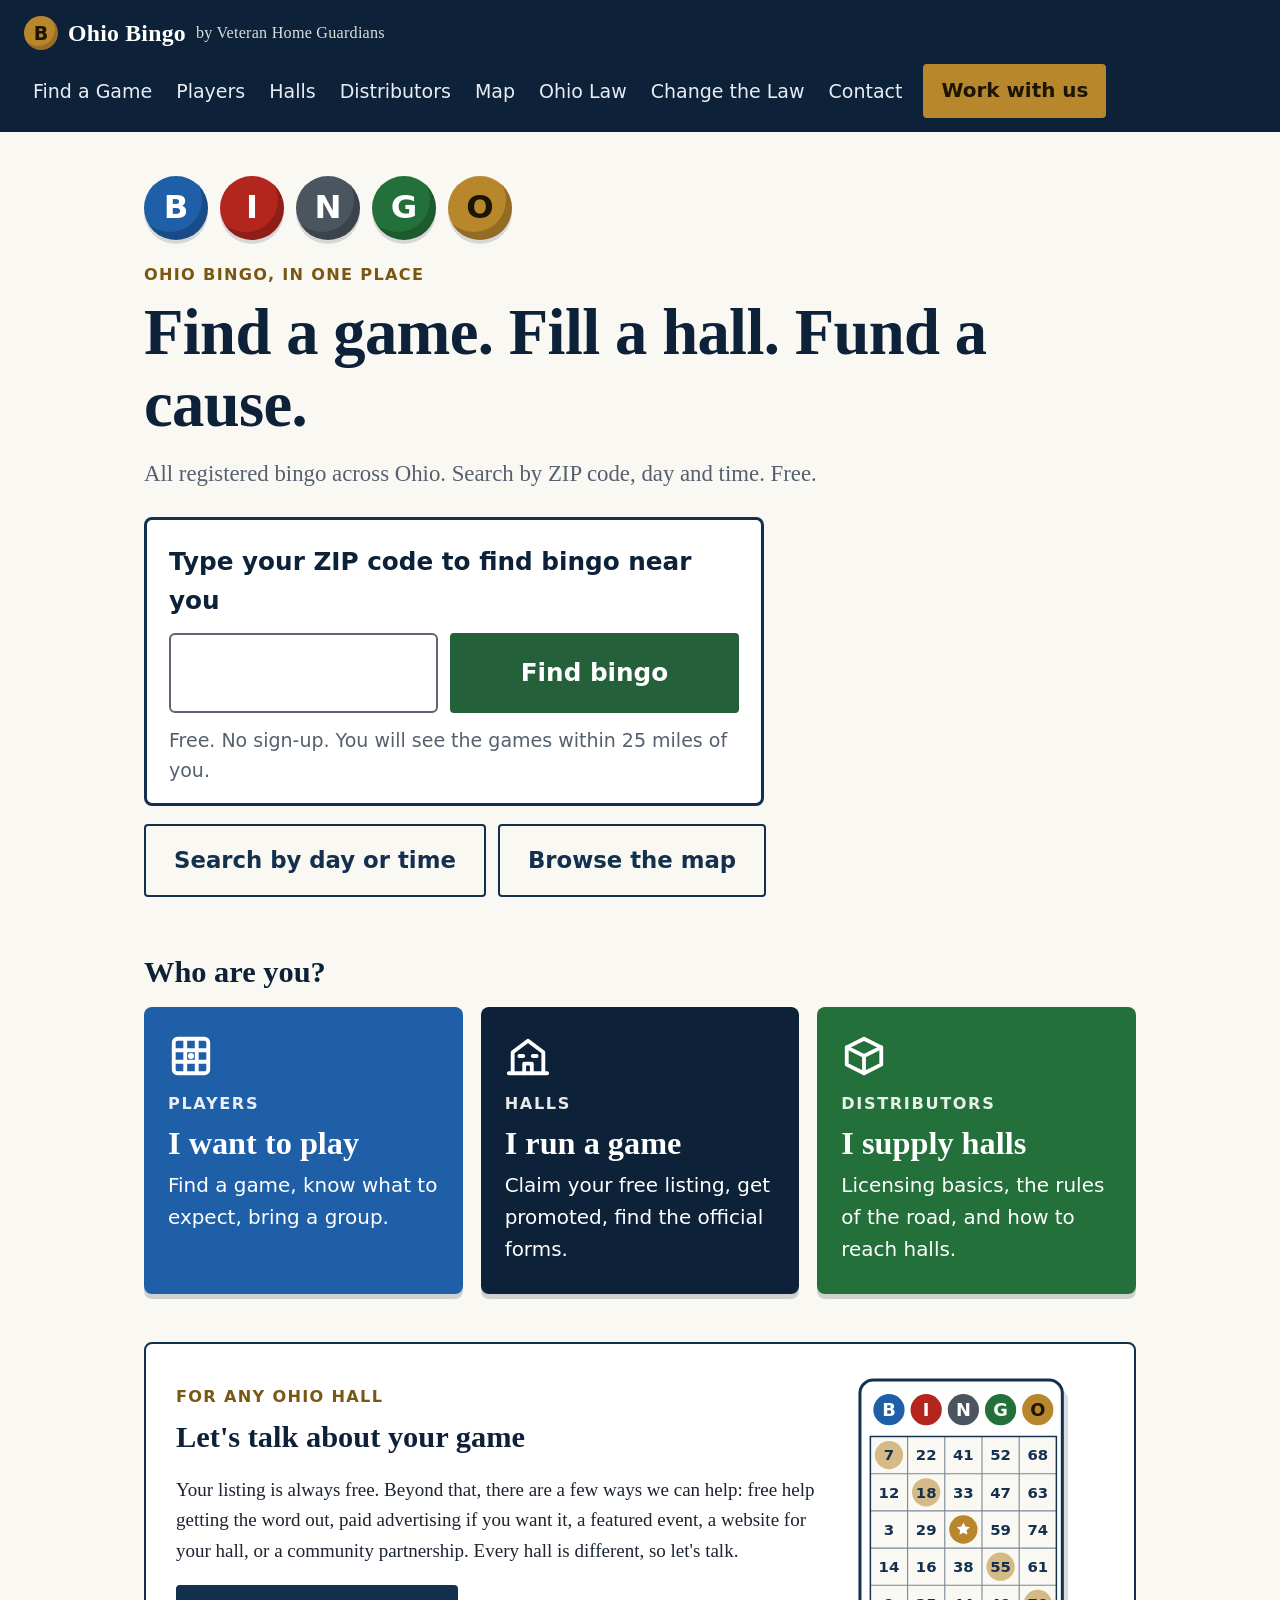
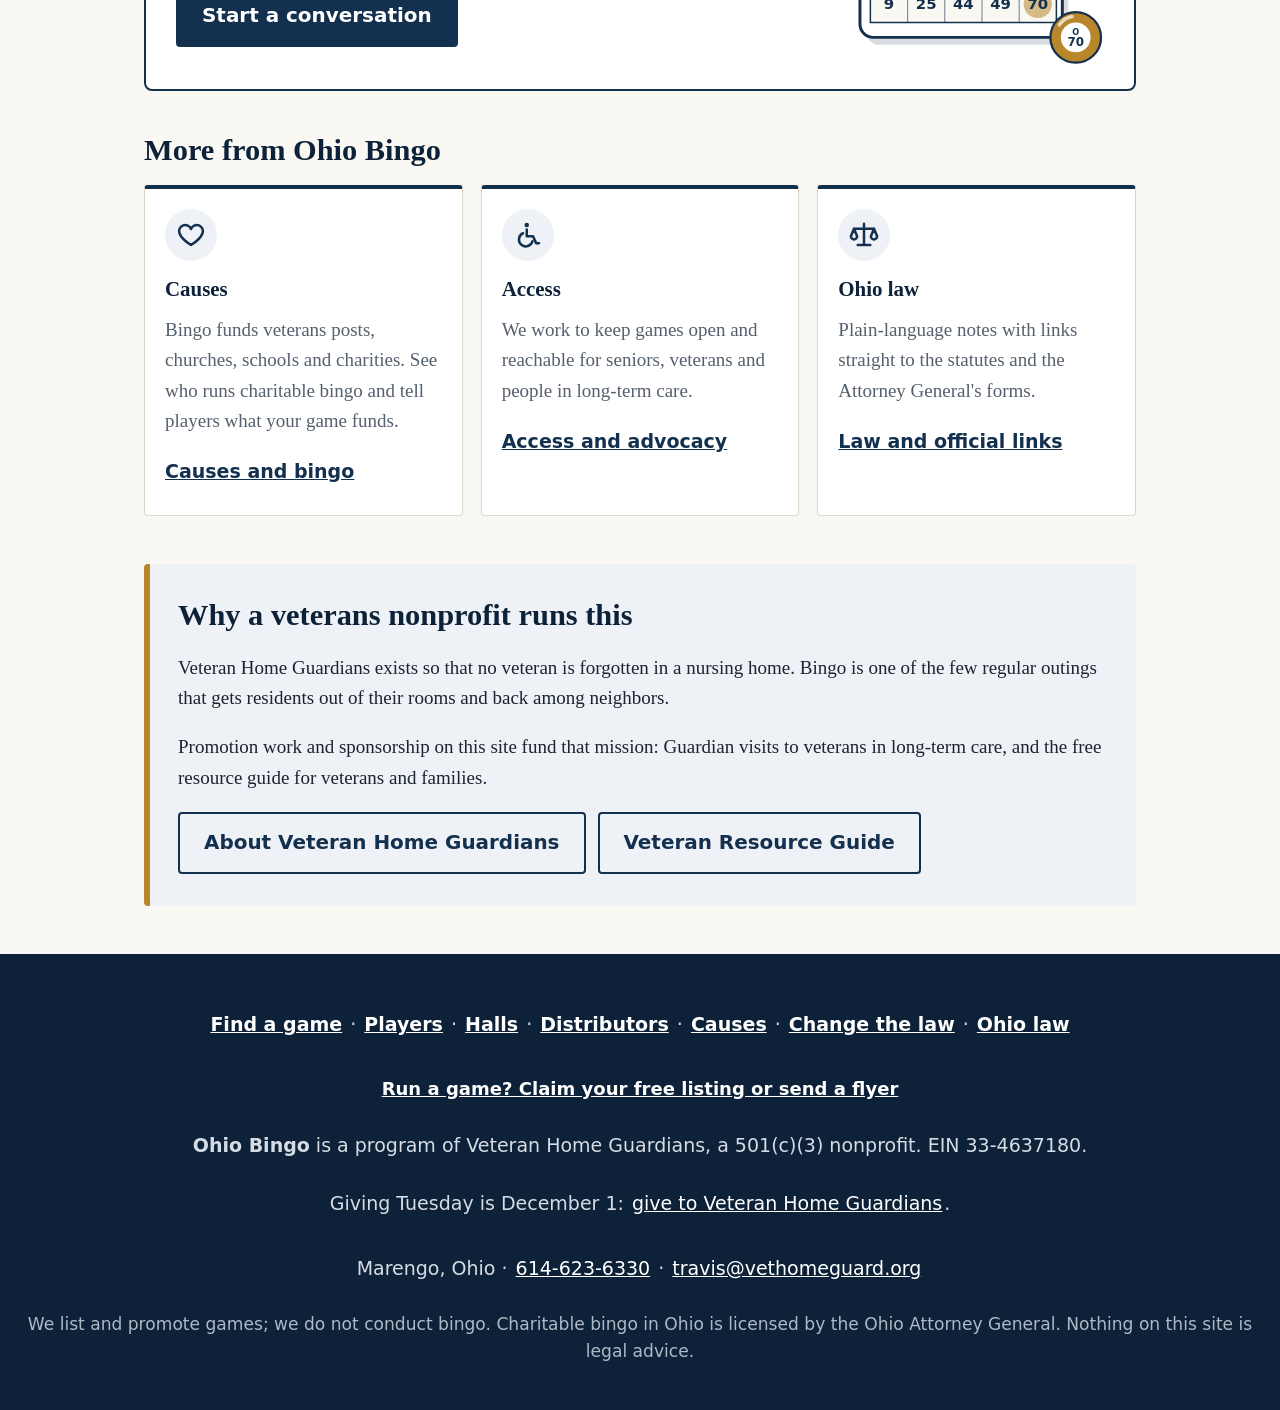
==== commit 15ea1015: "Turn the advocacy page into a bingo law reform campaign Leads with the volunteer-only rule, shows th" ====
--- a/index.html
+++ b/index.html
@@ -29,6 +29,7 @@
     <a href="/distributors.html">Distributors</a>
     <a href="/map.html">Map</a>
     <a href="/law.html">Ohio Law</a>
+    <a href="/advocacy.html">Change the Law</a>
     <a href="/contact.html">Contact</a>
     <a class="btn small" href="/visit.html">Work with us</a>
   </nav>
@@ -92,7 +93,7 @@
   </p>
 </section></main>
 <footer>
-  <p class="footnav"><a href="https://www.findbingo.org/ohio/">Find a game</a> · <a href="/players.html">Players</a> · <a href="/halls.html">Halls</a> · <a href="/distributors.html">Distributors</a> · <a href="/causes.html">Causes</a> · <a href="/advocacy.html">Access</a> · <a href="/law.html">Ohio law</a></p>
+  <p class="footnav"><a href="https://www.findbingo.org/ohio/">Find a game</a> · <a href="/players.html">Players</a> · <a href="/halls.html">Halls</a> · <a href="/distributors.html">Distributors</a> · <a href="/causes.html">Causes</a> · <a href="/advocacy.html">Change the law</a> · <a href="/law.html">Ohio law</a></p>
   <p><a href="/claim.html">Run a game? Claim your free listing or send a flyer</a></p>
   <p><strong>Ohio Bingo</strong> is a program of Veteran Home Guardians, a 501(c)(3) nonprofit. EIN 33-4637180.</p>
   <p>Giving Tuesday is December 1: <a href="https://www.zeffy.com/en-US/donation-form/giving-tuesday-no-veteran-left-isolated">give to Veteran Home Guardians</a>.</p>
